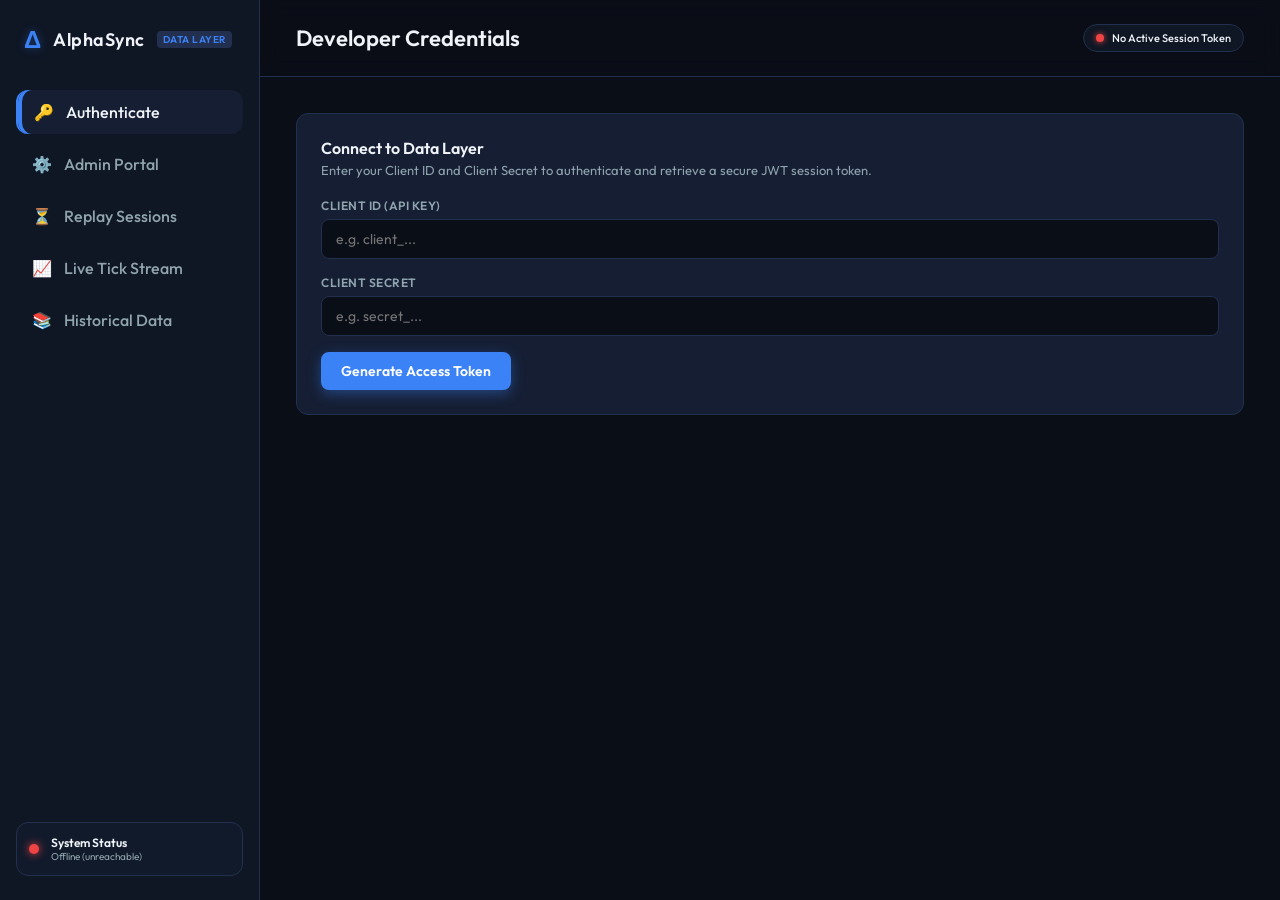
==== frontend/index.html @ 56129105 "first commit" ====
<!DOCTYPE html>
<html lang="en">
<head>
    <meta charset="UTF-8">
    <meta name="viewport" content="width=device-width, initial-scale=1.0">
    <title>AlphaSync Developer Portal</title>
    <link rel="preconnect" href="https://fonts.googleapis.com">
    <link rel="preconnect" href="https://fonts.gstatic.com" crossorigin>
    <link href="https://fonts.googleapis.com/css2?family=Outfit:wght@300;400;500;600;700&display=swap" rel="stylesheet">
    <link rel="stylesheet" href="style.css">
</head>
<body>
    <div class="app-container">
        <!-- Sidebar Navigation -->
        <aside class="sidebar">
            <div class="brand">
                <span class="brand-logo">Δ</span>
                <h2 class="brand-name">AlphaSync</h2>
                <span class="badge">Data Layer</span>
            </div>
            
            <nav class="nav-menu">
                <a href="#auth" class="nav-item active" id="nav-auth">
                    <span class="icon">🔑</span> Authenticate
                </a>
                <a href="#admin" class="nav-item" id="nav-admin">
                    <span class="icon">⚙️</span> Admin Portal
                </a>
                <a href="#sessions" class="nav-item" id="nav-sessions">
                    <span class="icon">⏳</span> Replay Sessions
                </a>
                <a href="#live-feed" class="nav-item" id="nav-feed">
                    <span class="icon">📈</span> Live Tick Stream
                </a>
                <a href="#history" class="nav-item" id="nav-history">
                    <span class="icon">📚</span> Historical Data
                </a>
            </nav>
            
            <div class="system-status">
                <div class="status-indicator online"></div>
                <div class="status-text">
                    <p class="status-title">System Status</p>
                    <p class="status-desc" id="api-health">Checking server...</p>
                </div>
            </div>
        </aside>

        <!-- Main Content Area -->
        <main class="main-content">
            <header class="top-header">
                <h1 id="page-title">Developer Credentials</h1>
                <div class="auth-badge" id="token-status">
                    <span class="indicator red"></span>
                    <span class="text">No Active Session Token</span>
                </div>
            </header>

            <div class="content-wrapper">
                <!-- Section 1: Authentication -->
                <section id="section-auth" class="tab-content active">
                    <div class="card">
                        <div class="card-header">
                            <h3>Connect to Data Layer</h3>
                            <p>Enter your Client ID and Client Secret to authenticate and retrieve a secure JWT session token.</p>
                        </div>
                        <div class="card-body">
                            <form id="auth-form">
                                <div class="form-group">
                                    <label for="client-id">Client ID (API Key)</label>
                                    <input type="text" id="client-id" placeholder="e.g. client_..." required>
                                </div>
                                <div class="form-group">
                                    <label for="client-secret">Client Secret</label>
                                    <input type="password" id="client-secret" placeholder="e.g. secret_..." required>
                                </div>
                                <button type="submit" class="btn primary-btn">Generate Access Token</button>
                            </form>
                        </div>
                    </div>

                    <div class="card token-card hidden" id="jwt-display-card">
                        <div class="card-header">
                            <h3>Active JWT Access Token</h3>
                            <span class="token-expiry" id="token-expires-in">Expires in: 3600s</span>
                        </div>
                        <div class="card-body">
                            <div class="code-block-container">
                                <pre><code id="jwt-token-string"></code></pre>
                                <button class="btn secondary-btn copy-btn" id="copy-jwt-btn">Copy Token</button>
                            </div>
                        </div>
                    </div>
                </section>

                <!-- Section 1B: Admin Portal Credentials Generator -->
                <section id="section-admin" class="tab-content">
                    <div class="grid-2col">
                        <div class="card">
                            <div class="card-header">
                                <h3>Generate Client Credentials</h3>
                                <p>Generate a new API Client ID and Secret key pair. Secret hashes will be stored securely in the database.</p>
                            </div>
                            <div class="card-body">
                                <form id="admin-key-form">
                                    <div class="form-group">
                                        <label for="admin-owner">Client/Owner Name</label>
                                        <input type="text" id="admin-owner" placeholder="e.g. trading-bot-1" required>
                                    </div>
                                    <div class="form-group">
                                        <label>Scopes</label>
                                        <div class="checkbox-group">
                                            <label class="checkbox-label"><input type="checkbox" name="admin-scopes" value="nse:eq" checked> NSE Cash Equities (nse:eq)</label>
                                            <label class="checkbox-label"><input type="checkbox" name="admin-scopes" value="bse:eq" checked> BSE Cash Equities (bse:eq)</label>
                                            <label class="checkbox-label"><input type="checkbox" name="admin-scopes" value="nse:fut" checked> NSE Futures (nse:fut)</label>
                                            <label class="checkbox-label"><input type="checkbox" name="admin-scopes" value="nse:opt" checked> NSE Options (nse:opt)</label>
                                            <label class="checkbox-label"><input type="checkbox" name="admin-scopes" value="mcx:fut" checked> MCX Commodities (mcx:fut)</label>
                                            <label class="checkbox-label"><input type="checkbox" name="admin-scopes" value="admin"> Admin Operations (admin)</label>
                                        </div>
                                    </div>
                                    <div class="form-group">
                                        <label for="admin-rate-limit">Rate Limit (requests/min)</label>
                                        <input type="number" id="admin-rate-limit" value="60" min="1" max="1000" required>
                                    </div>
                                    <button type="submit" class="btn primary-btn">Create API Keys</button>
                                </form>
                            </div>
                        </div>

                        <div class="card token-card hidden" id="generated-keys-card">
                            <div class="card-header">
                                <h3>Generated Client API Credentials</h3>
                                <p class="text-warning" style="margin-top: 4px; font-weight: 500;">⚠️ COPY THE SECRET KEY NOW. It will NEVER be shown again.</p>
                            </div>
                            <div class="card-body">
                                <div class="credentials-display">
                                    <div class="form-group">
                                        <label>Client ID (API Key)</label>
                                        <div class="copyable-field">
                                            <input type="text" id="generated-client-id" readonly style="width: 100%;">
                                            <button class="btn btn-sm secondary-btn" id="btn-copy-gen-id" style="margin-top: 4px;">Copy</button>
                                        </div>
                                    </div>
                                    <div class="form-group" style="margin-top: 16px;">
                                        <label>Client Secret</label>
                                        <div class="copyable-field">
                                            <input type="text" id="generated-client-secret" readonly style="width: 100%;">
                                            <button class="btn btn-sm secondary-btn" id="btn-copy-gen-secret" style="margin-top: 4px;">Copy</button>
                                        </div>
                                    </div>
                                </div>
                            </div>
                        </div>
                    </div>
                </section>

                <!-- Section 2: Replay Sessions -->
                <section id="section-sessions" class="tab-content">
                    <div class="grid-2col">
                        <div class="card">
                            <div class="card-header">
                                <h3>Create Replay Session</h3>
                                <p>Initiate a virtual market replay session on a historical date. All data is subject to the rolling compliance gate.</p>
                            </div>
                            <div class="card-body">
                                <form id="session-form">
                                    <div class="form-group">
                                        <label for="session-date">Replay Date</label>
                                        <input type="date" id="session-date" required>
                                        <small class="helper-text text-warning">Compliance: Date must be at least 3 days ago.</small>
                                    </div>
                                    <div class="form-group">
                                        <label for="session-speed">Replay Speed Multiplier</label>
                                        <select id="session-speed">
                                            <option value="1">1x (Real-time speed)</option>
                                            <option value="2">2x speed</option>
                                            <option value="5">5x speed</option>
                                            <option value="10">10x speed</option>
                                            <option value="30">30x speed</option>
                                            <option value="60">60x (1 minute per second)</option>
                                        </select>
                                    </div>
                                    <button type="submit" class="btn primary-btn">Launch Replay Session</button>
                                </form>
                            </div>
                        </div>

                        <div class="card">
                            <div class="card-header">
                                <h3>Active Session State</h3>
                                <p>Monitor and control the clock of your currently selected virtual replay session.</p>
                            </div>
                            <div class="card-body" id="session-state-container">
                                <div class="empty-state">
                                    <p>No session launched yet. Use the form to start a replay session.</p>
                                </div>
                            </div>
                        </div>
                    </div>
                </section>

                <!-- Section 3: Live Tick Stream & Chart -->
                <section id="section-live-feed" class="tab-content">
                    <div class="live-stream-grid">
                        <div class="chart-column">
                            <div class="card chart-card">
                                <div class="chart-header">
                                    <div class="instrument-info">
                                        <h3 id="chart-symbol">Select an Instrument</h3>
                                        <span class="badge" id="chart-exchange">NONE</span>
                                        <span class="virtual-clock" id="chart-clock">09:15:00</span>
                                    </div>
                                    <div class="session-actions">
                                        <button class="btn btn-sm" id="btn-chart-play" disabled>Play</button>
                                        <button class="btn btn-sm" id="btn-chart-pause" disabled>Pause</button>
                                    </div>
                                </div>
                                <div class="card-body chart-body split-chart-layout">
                                    <div class="tickers-sidebar" id="active-tickers-sidebar">
                                        <p class="sidebar-title">Session Instruments</p>
                                        <div class="tickers-list" id="tickers-list-container">
                                            <div class="ticker-item empty">No active subscriptions</div>
                                        </div>
                                    </div>
                                    <div class="chart-container">
                                        <canvas id="tick-chart" width="580" height="350"></canvas>
                                    </div>
                                </div>
                            </div>
                            
                            <div class="card">
                                <div class="card-header">
                                    <h3>Instrument Subscription</h3>
                                </div>
                                <div class="card-body">
                                    <form id="subscribe-form" class="inline-form">
                                        <div class="form-group flex-grow">
                                            <label for="sub-symbol">Symbol Specification</label>
                                            <input type="text" id="sub-symbol" placeholder="e.g. NSE:EQ:RELIANCE or MCX:FUT:GOLD" required>
                                        </div>
                                        <button type="submit" class="btn primary-btn" id="btn-subscribe" disabled>Subscribe</button>
                                    </form>
                                    
                                    <div class="quick-bulk-actions">
                                        <button class="btn btn-sm secondary-btn bulk-btn" id="btn-sub-all-nse" disabled>Subscribe All NSE (EQ)</button>
                                        <button class="btn btn-sm secondary-btn bulk-btn" id="btn-sub-all-mcx" disabled>Subscribe All MCX (FUT)</button>
                                        <button class="btn btn-sm secondary-btn bulk-btn" id="btn-sub-all-global" disabled>Subscribe All Assets</button>
                                    </div>
                                    
                                    <div class="subscriptions-list-container" style="margin-top: 24px;">
                                        <p class="section-subtitle">Active Subscriptions in Session</p>
                                        <div id="active-subscriptions-chips">
                                            <span class="chip-empty">No active subscriptions</span>
                                        </div>
                                    </div>
                                </div>
                            </div>
                        </div>

                        <div class="log-column">
                            <div class="card log-card">
                                <div class="card-header">
                                    <h3>Raw Tick Stream Log</h3>
                                    <button class="btn btn-sm secondary-btn" id="btn-clear-logs">Clear</button>
                                </div>
                                <div class="card-body log-body" id="tick-log-terminal">
                                    <div class="log-entry system-log">Waiting for WebSocket connection...</div>
                                </div>
                            </div>
                        </div>
                    </div>
                </section>

                <!-- Section 4: Historical Data Range queries -->
                <section id="section-history" class="tab-content">
                    <div class="grid-2col">
                        <div class="card">
                            <div class="card-header">
                                <h3>Query Historical Data</h3>
                                <p>Perform standard REST-based range queries to fetch gated daily EOD data points.</p>
                            </div>
                            <div class="card-body">
                                <form id="history-form">
                                    <div class="form-group">
                                        <label for="hist-symbol">Symbol Spec</label>
                                        <input type="text" id="hist-symbol" placeholder="e.g. RELIANCE" required>
                                    </div>
                                    <div class="form-group">
                                        <label for="hist-exchange">Exchange</label>
                                        <select id="hist-exchange">
                                            <option value="NSE">NSE (National Stock Exchange)</option>
                                            <option value="BSE">BSE (Bombay Stock Exchange)</option>
                                            <option value="MCX">MCX (Multi Commodity Exchange)</option>
                                        </select>
                                    </div>
                                    <div class="form-group">
                                        <label for="hist-segment">Segment</label>
                                        <select id="hist-segment">
                                            <option value="EQ">EQ (Cash Equities)</option>
                                            <option value="FUT">FUT (Futures Contracts)</option>
                                            <option value="OPT">OPT (Option Contracts)</option>
                                        </select>
                                    </div>
                                    <div class="grid-2col-nested">
                                        <div class="form-group">
                                            <label for="hist-start">Start Date</label>
                                            <input type="date" id="hist-start" required>
                                        </div>
                                        <div class="form-group">
                                            <label for="hist-end">End Date</label>
                                            <input type="date" id="hist-end" required>
                                        </div>
                                    </div>
                                    <button type="submit" class="btn primary-btn">Execute Range Query</button>
                                </form>
                            </div>
                        </div>

                        <div class="card">
                            <div class="card-header">
                                <h3>Query Output</h3>
                                <span class="badge" id="history-query-status">IDLE</span>
                            </div>
                            <div class="card-body output-body">
                                <pre><code id="history-json-output">{ "message": "Execute a query to retrieve historical EOD price ranges." }</code></pre>
                            </div>
                        </div>
                    </div>
                </section>
            </div>
        </main>
    </div>
    
    <script src="app.js"></script>
</body>
</html>
---- frontend/style.css ----
/* Global Variables & Design Tokens */
:root {
    --bg-dark: #0a0e17;
    --bg-sidebar: #0f1624;
    --bg-card: #151e33;
    --bg-card-hover: #1c2742;
    --border-color: #232f4e;
    --text-primary: #f0f4f9;
    --text-secondary: #90a4ae;
    --primary-color: #3b82f6;
    --primary-glow: rgba(59, 130, 246, 0.4);
    --secondary-color: #6366f1;
    --accent-success: #10b981;
    --accent-warning: #f59e0b;
    --accent-danger: #ef4444;
    --sidebar-width: 260px;
    --border-radius: 12px;
    --font-sans: 'Outfit', -apple-system, BlinkMacSystemFont, "Segoe UI", Roboto, sans-serif;
}

/* Reset and Core Styles */
* {
    box-sizing: border-box;
    margin: 0;
    padding: 0;
}

body {
    background-color: var(--bg-dark);
    color: var(--text-primary);
    font-family: var(--font-sans);
    min-height: 100vh;
    overflow-x: hidden;
}

/* Layout Structure */
.app-container {
    display: flex;
    min-height: 100vh;
}

/* Sidebar Navigation */
.sidebar {
    width: var(--sidebar-width);
    background-color: var(--bg-sidebar);
    border-right: 1px solid var(--border-color);
    display: flex;
    flex-direction: column;
    padding: 24px 16px;
    flex-shrink: 0;
}

.brand {
    display: flex;
    align-items: center;
    gap: 12px;
    margin-bottom: 36px;
    padding-left: 8px;
}

.brand-logo {
    font-size: 24px;
    font-weight: 700;
    color: var(--primary-color);
    text-shadow: 0 0 10px var(--primary-glow);
}

.brand-name {
    font-size: 18px;
    font-weight: 600;
    letter-spacing: 0.5px;
}

.badge {
    font-size: 10px;
    font-weight: 600;
    text-transform: uppercase;
    background-color: var(--border-color);
    color: var(--primary-color);
    padding: 2px 6px;
    border-radius: 4px;
    letter-spacing: 0.5px;
}

.nav-menu {
    display: flex;
    flex-direction: column;
    gap: 8px;
    flex-grow: 1;
}

.nav-item {
    display: flex;
    align-items: center;
    gap: 12px;
    color: var(--text-secondary);
    text-decoration: none;
    padding: 12px 16px;
    border-radius: var(--border-radius);
    font-weight: 500;
    transition: all 0.25s ease;
}

.nav-item:hover, .nav-item.active {
    color: var(--text-primary);
    background-color: var(--bg-card);
}

.nav-item.active {
    box-shadow: inset 4px 0 0 var(--primary-color);
    border-left: 2px solid var(--primary-color);
}

.system-status {
    display: flex;
    align-items: center;
    gap: 12px;
    background-color: rgba(21, 30, 51, 0.5);
    border: 1px solid var(--border-color);
    padding: 12px;
    border-radius: var(--border-radius);
    margin-top: auto;
}

.status-indicator {
    width: 10px;
    height: 10px;
    border-radius: 50%;
}

.status-indicator.online {
    background-color: var(--accent-success);
    box-shadow: 0 0 8px var(--accent-success);
}

.status-indicator.offline {
    background-color: var(--accent-danger);
    box-shadow: 0 0 8px var(--accent-danger);
}

.status-title {
    font-size: 12px;
    font-weight: 600;
}

.status-desc {
    font-size: 10px;
    color: var(--text-secondary);
}

/* Main Content Styles */
.main-content {
    flex-grow: 1;
    display: flex;
    flex-direction: column;
    height: 100vh;
    overflow-y: auto;
}

.top-header {
    display: flex;
    justify-content: space-between;
    align-items: center;
    padding: 24px 36px;
    border-bottom: 1px solid var(--border-color);
    background-color: rgba(10, 14, 23, 0.7);
    backdrop-filter: blur(10px);
    position: sticky;
    top: 0;
    z-index: 10;
}

.top-header h1 {
    font-size: 22px;
    font-weight: 600;
}

.auth-badge {
    display: flex;
    align-items: center;
    gap: 8px;
    background-color: var(--bg-sidebar);
    border: 1px solid var(--border-color);
    padding: 6px 12px;
    border-radius: 20px;
    font-size: 11px;
    font-weight: 500;
}

.auth-badge .indicator {
    width: 8px;
    height: 8px;
    border-radius: 50%;
}

.auth-badge .indicator.red { background-color: var(--accent-danger); box-shadow: 0 0 6px var(--accent-danger); }
.auth-badge .indicator.green { background-color: var(--accent-success); box-shadow: 0 0 6px var(--accent-success); }

.content-wrapper {
    padding: 36px;
    flex-grow: 1;
}

/* Tab Contents */
.tab-content {
    display: none;
    animation: fadeIn 0.4s ease;
}

.tab-content.active {
    display: block;
}

@keyframes fadeIn {
    from { opacity: 0; transform: translateY(8px); }
    to { opacity: 1; transform: translateY(0); }
}

/* Cards & Grid Containers */
.card {
    background-color: var(--bg-card);
    border: 1px solid var(--border-color);
    border-radius: var(--border-radius);
    padding: 24px;
    margin-bottom: 24px;
    transition: box-shadow 0.3s ease;
}

.card:hover {
    box-shadow: 0 8px 30px rgba(0, 0, 0, 0.3);
}

.card-header {
    margin-bottom: 20px;
}

.card-header h3 {
    font-size: 16px;
    font-weight: 600;
    margin-bottom: 4px;
}

.card-header p {
    font-size: 13px;
    color: var(--text-secondary);
}

.grid-2col {
    display: grid;
    grid-template-columns: 1fr 1fr;
    gap: 24px;
    margin-bottom: 24px;
}

.grid-2col-nested {
    display: grid;
    grid-template-columns: 1fr 1fr;
    gap: 16px;
}

/* Forms and Inputs */
.form-group {
    display: flex;
    flex-direction: column;
    gap: 6px;
    margin-bottom: 16px;
}

.form-group label {
    font-size: 12px;
    font-weight: 600;
    color: var(--text-secondary);
    text-transform: uppercase;
    letter-spacing: 0.5px;
}

input, select, button {
    font-family: inherit;
    font-size: 14px;
}

input, select {
    background-color: var(--bg-dark);
    border: 1px solid var(--border-color);
    color: var(--text-primary);
    padding: 10px 14px;
    border-radius: 8px;
    outline: none;
    transition: border-color 0.25s ease;
}

input:focus, select:focus {
    border-color: var(--primary-color);
}

.inline-form {
    display: flex;
    align-items: flex-end;
    gap: 16px;
    margin-bottom: 20px;
}

.flex-grow {
    flex-grow: 1;
}

.helper-text {
    font-size: 11px;
}

.text-warning { color: var(--accent-warning); }

/* Buttons */
.btn {
    padding: 10px 20px;
    border-radius: 8px;
    font-weight: 600;
    cursor: pointer;
    border: none;
    transition: all 0.25s ease;
}

.primary-btn {
    background-color: var(--primary-color);
    color: #fff;
    box-shadow: 0 4px 14px var(--primary-glow);
}

.primary-btn:hover:not(:disabled) {
    background-color: #2563eb;
    transform: translateY(-1px);
    box-shadow: 0 6px 20px var(--primary-glow);
}

.primary-btn:disabled, .btn:disabled {
    background-color: #2a354f;
    color: var(--text-secondary);
    cursor: not-allowed;
    box-shadow: none;
    transform: none;
}

.secondary-btn {
    background-color: var(--border-color);
    color: var(--text-primary);
}

.secondary-btn:hover {
    background-color: #2d3d63;
}

.btn-sm {
    padding: 6px 12px;
    font-size: 12px;
}

/* Specific Section Layouts */
.token-card pre {
    background-color: var(--bg-dark);
    padding: 16px;
    border-radius: 8px;
    overflow-x: auto;
    font-size: 12px;
    color: var(--accent-success);
    border: 1px solid var(--border-color);
}

.code-block-container {
    position: relative;
}

.copy-btn {
    position: absolute;
    right: 12px;
    top: 12px;
}

.token-expiry {
    font-size: 11px;
    color: var(--accent-warning);
    background-color: rgba(245, 158, 11, 0.15);
    padding: 4px 8px;
    border-radius: 4px;
    float: right;
    margin-top: -24px;
}

.hidden {
    display: none !important;
}

/* Session State View */
.session-info-panel {
    display: flex;
    flex-direction: column;
    gap: 12px;
}

.info-row {
    display: flex;
    justify-content: space-between;
    padding-bottom: 8px;
    border-bottom: 1px solid rgba(35, 47, 78, 0.4);
}

.info-label {
    font-size: 13px;
    color: var(--text-secondary);
}

.info-value {
    font-size: 13px;
    font-weight: 500;
}

.info-value.green { color: var(--accent-success); }
.info-value.yellow { color: var(--accent-warning); }

.session-controls {
    margin-top: 16px;
    display: flex;
    gap: 12px;
}

/* Live Stream Dashboard Grid */
.live-stream-grid {
    display: grid;
    grid-template-columns: 3fr 2fr;
    gap: 24px;
}

.chart-card {
    margin-bottom: 24px;
}

.chart-header {
    display: flex;
    justify-content: space-between;
    align-items: center;
    border-bottom: 1px solid var(--border-color);
    padding-bottom: 16px;
    margin-bottom: 16px;
}

.instrument-info {
    display: flex;
    align-items: center;
    gap: 12px;
}

.virtual-clock {
    font-family: monospace;
    font-size: 16px;
    color: var(--accent-success);
    background-color: rgba(16, 185, 129, 0.1);
    padding: 4px 10px;
    border-radius: 4px;
    letter-spacing: 0.5px;
}

.chart-body {
    display: flex;
    justify-content: center;
    background-color: var(--bg-dark);
    border-radius: var(--border-radius);
    padding: 16px;
    position: relative;
    border: 1px solid var(--border-color);
}

#tick-chart {
    max-width: 100%;
}

/* Terminal/Log Panel */
.log-card {
    display: flex;
    flex-direction: column;
    height: 520px;
}

.log-body {
    flex-grow: 1;
    background-color: #05070c;
    border: 1px solid var(--border-color);
    border-radius: 8px;
    padding: 16px;
    font-family: monospace;
    font-size: 11px;
    line-height: 1.6;
    overflow-y: auto;
    color: #a9b7c6;
}

.log-entry {
    margin-bottom: 8px;
    border-bottom: 1px solid rgba(35, 47, 78, 0.2);
    padding-bottom: 4px;
    word-break: break-all;
}

.log-entry .timestamp {
    color: var(--primary-color);
    margin-right: 8px;
}

.log-entry.system-log { color: var(--text-secondary); }
.log-entry.incoming-tick { color: var(--accent-success); }
.log-entry.error-log { color: var(--accent-danger); }

/* Subscription Chips */
.subscriptions-list-container {
    margin-top: 16px;
}

.section-subtitle {
    font-size: 11px;
    font-weight: 600;
    color: var(--text-secondary);
    text-transform: uppercase;
    margin-bottom: 8px;
    letter-spacing: 0.5px;
}

#active-subscriptions-chips {
    display: flex;
    flex-wrap: wrap;
    gap: 8px;
}

.chip {
    display: inline-flex;
    align-items: center;
    gap: 8px;
    background-color: var(--bg-dark);
    border: 1px solid var(--border-color);
    padding: 4px 10px;
    border-radius: 16px;
    font-size: 11px;
    font-weight: 500;
}

.chip-remove {
    cursor: pointer;
    color: var(--accent-danger);
    font-weight: bold;
}

.chip-empty {
    font-size: 12px;
    color: var(--text-secondary);
    font-style: italic;
}

/* History Range Outputs */
.output-body {
    background-color: var(--bg-dark);
    border: 1px solid var(--border-color);
    border-radius: 8px;
    padding: 16px;
    overflow: auto;
    height: 380px;
}

.output-body pre {
    margin: 0;
}

.output-body code {
    font-family: monospace;
    font-size: 12px;
    color: var(--text-primary);
}

/* Upgraded Split Chart & Tickers Sidebar layout */
.split-chart-layout {
    display: flex;
    gap: 16px;
    padding: 12px;
    align-items: stretch;
    background-color: var(--bg-dark);
    border-radius: var(--border-radius);
    border: 1px solid var(--border-color);
}

.tickers-sidebar {
    width: 220px;
    flex-shrink: 0;
    border-right: 1px solid var(--border-color);
    padding-right: 12px;
    display: flex;
    flex-direction: column;
    max-height: 350px;
}

.sidebar-title {
    font-size: 11px;
    font-weight: 600;
    color: var(--text-secondary);
    text-transform: uppercase;
    margin-bottom: 8px;
    letter-spacing: 0.5px;
}

.tickers-list {
    flex-grow: 1;
    overflow-y: auto;
    display: flex;
    flex-direction: column;
    gap: 6px;
}

.ticker-item {
    padding: 8px 10px;
    border-radius: 6px;
    background-color: rgba(21, 30, 51, 0.4);
    border: 1px solid transparent;
    cursor: pointer;
    display: flex;
    justify-content: space-between;
    align-items: center;
    transition: all 0.2s ease;
}

.ticker-item:hover {
    background-color: var(--bg-card-hover);
    border-color: var(--border-color);
}

.ticker-item.active {
    background-color: rgba(59, 130, 246, 0.15);
    border-color: var(--primary-color);
}

.ticker-sym {
    font-size: 11px;
    font-weight: 600;
    white-space: nowrap;
    overflow: hidden;
    text-overflow: ellipsis;
    max-width: 120px;
}

.ticker-price {
    font-family: monospace;
    font-size: 11px;
    color: var(--accent-success);
    font-weight: bold;
    transition: color 0.1s ease;
}

.ticker-price.down {
    color: var(--accent-danger);
}

.ticker-item.empty {
    font-style: italic;
    color: var(--text-secondary);
    font-size: 12px;
    justify-content: center;
    cursor: default;
    background: none;
    border: none;
}

.chart-container {
    flex-grow: 1;
    position: relative;
    display: flex;
    justify-content: center;
    align-items: center;
}

/* Bulk / Group Actions */
.quick-bulk-actions {
    display: flex;
    gap: 10px;
    margin-bottom: 16px;
    flex-wrap: wrap;
}

.bulk-btn {
    padding: 6px 12px;
    font-size: 11px;
}

/* Checkboxes & Copyable Fields */
.checkbox-group {
    display: flex;
    flex-direction: column;
    gap: 8px;
    padding: 12px;
    background-color: var(--bg-dark);
    border: 1px solid var(--border-color);
    border-radius: 8px;
    max-height: 180px;
    overflow-y: auto;
}

.checkbox-label {
    font-size: 13px !important;
    color: var(--text-primary) !important;
    text-transform: none !important;
    letter-spacing: 0px !important;
    display: flex;
    align-items: center;
    gap: 8px;
    cursor: pointer;
}

.copyable-field {
    display: flex;
    gap: 12px;
    align-items: center;
}

.copyable-field input {
    flex-grow: 1;
    background-color: var(--bg-dark);
    border: 1px solid var(--border-color);
    color: var(--text-primary);
    padding: 8px 12px;
    border-radius: 6px;
}

/* Ticker Sidebar Badges */
.ticker-sym-info {
    display: flex;
    flex-direction: column;
    gap: 3px;
    align-items: flex-start;
}

.ticker-badge {
    font-size: 8px;
    font-weight: 700;
    text-transform: uppercase;
    padding: 1px 4px;
    border-radius: 3px;
    letter-spacing: 0.5px;
    color: #ffffff;
    background-color: var(--border-color);
    display: inline-block;
}

.ticker-badge.nse-eq { background-color: #2563eb; }
.ticker-badge.bse-eq { background-color: #7c3aed; }
.ticker-badge.nse-fut { background-color: #059669; }
.ticker-badge.nse-opt { background-color: #d97706; }
.ticker-badge.mcx-fut { background-color: #dc2626; }
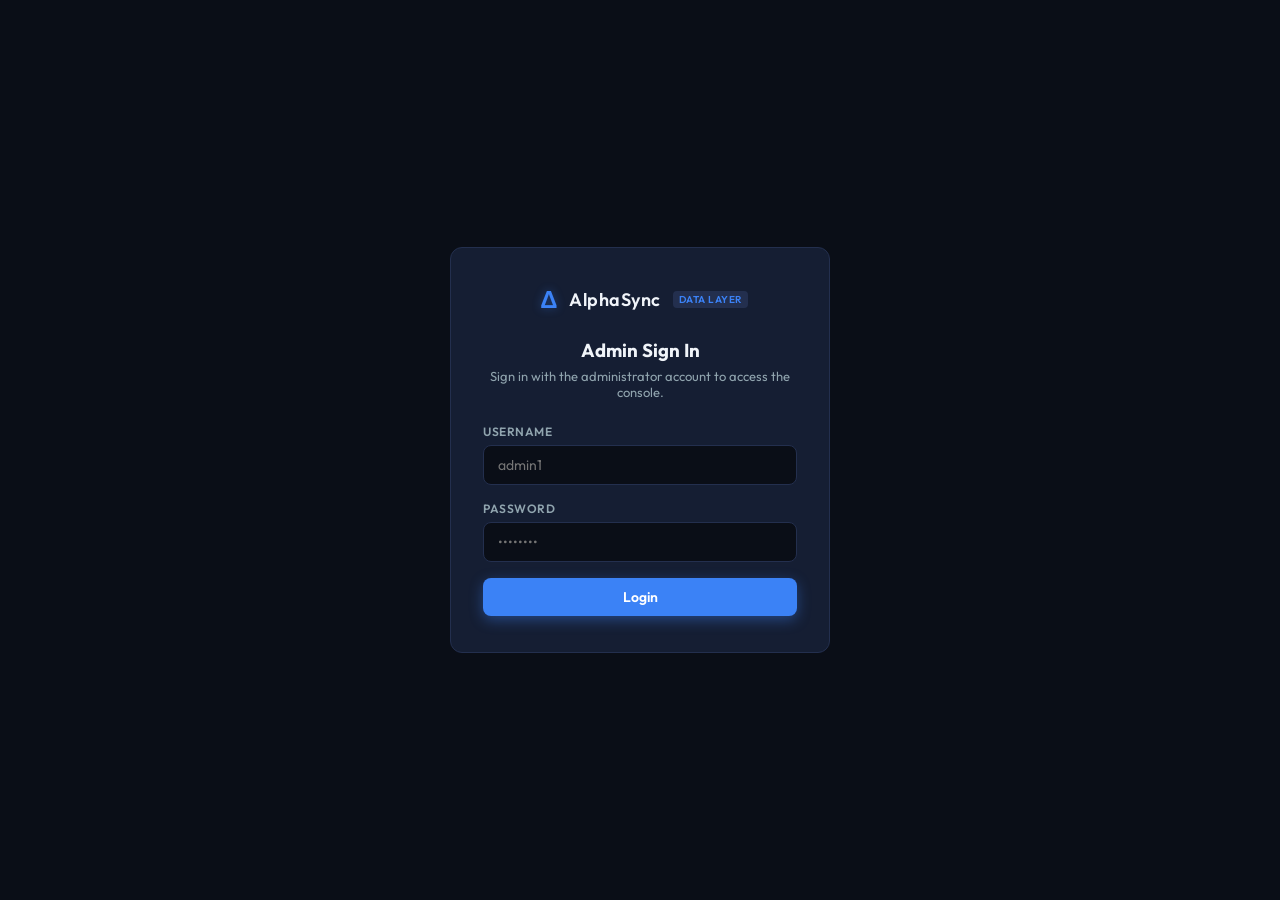
==== commit b76e7476: "Gate entire site behind admin login, not just one tab Previously the whole dashboard (Authenticate, " ====
--- a/frontend/index.html
+++ b/frontend/index.html
@@ -10,7 +10,32 @@
     <link rel="stylesheet" href="style.css">
 </head>
 <body>
-    <div class="app-container">
+    <!-- Full-Screen Admin Login Gate: nothing else renders until this is passed -->
+    <div class="login-gate" id="login-gate">
+        <div class="login-gate-card">
+            <div class="brand" style="margin-bottom: 24px; justify-content: center;">
+                <span class="brand-logo">Δ</span>
+                <h2 class="brand-name">AlphaSync</h2>
+                <span class="badge">Data Layer</span>
+            </div>
+            <h3 style="margin-bottom: 6px;">Admin Sign In</h3>
+            <p style="color: var(--text-secondary); font-size: 13px; margin-bottom: 24px;">Sign in with the administrator account to access the console.</p>
+            <form id="admin-login-form">
+                <div class="form-group">
+                    <label for="admin-username">Username</label>
+                    <input type="text" id="admin-username" placeholder="admin1" required autocomplete="username">
+                </div>
+                <div class="form-group">
+                    <label for="admin-password">Password</label>
+                    <input type="password" id="admin-password" placeholder="••••••••" required autocomplete="current-password">
+                </div>
+                <button type="submit" class="btn primary-btn" style="width: 100%;">Login</button>
+                <p id="admin-login-error" class="text-warning hidden" style="margin-top: 12px; font-size: 12px;"></p>
+            </form>
+        </div>
+    </div>
+
+    <div class="app-container hidden" id="app-container">
         <!-- Sidebar Navigation -->
         <aside class="sidebar">
             <div class="brand">
@@ -18,13 +43,13 @@
                 <h2 class="brand-name">AlphaSync</h2>
                 <span class="badge">Data Layer</span>
             </div>
-            
+
             <nav class="nav-menu">
-                <a href="#auth" class="nav-item active" id="nav-auth">
+                <a href="#admin" class="nav-item active" id="nav-admin">
+                    <span class="icon">⚙️</span> Admin Portal
+                </a>
+                <a href="#auth" class="nav-item" id="nav-auth">
                     <span class="icon">🔑</span> Authenticate
-                </a>
-                <a href="#admin" class="nav-item" id="nav-admin">
-                    <span class="icon">⚙️</span> Admin Portal
                 </a>
                 <a href="#sessions" class="nav-item" id="nav-sessions">
                     <span class="icon">⏳</span> Replay Sessions
@@ -36,7 +61,7 @@
                     <span class="icon">📚</span> Historical Data
                 </a>
             </nav>
-            
+
             <div class="system-status">
                 <div class="status-indicator online"></div>
                 <div class="status-text">
@@ -49,7 +74,7 @@
         <!-- Main Content Area -->
         <main class="main-content">
             <header class="top-header">
-                <h1 id="page-title">Developer Credentials</h1>
+                <h1 id="page-title">Admin Portal</h1>
                 <div class="auth-badge" id="token-status">
                     <span class="indicator red"></span>
                     <span class="text">No Active Session Token</span>
@@ -57,12 +82,12 @@
             </header>
 
             <div class="content-wrapper">
-                <!-- Section 1: Authentication -->
-                <section id="section-auth" class="tab-content active">
+                <!-- Section 1: Authentication (client API key -> JWT, for testing replay sessions) -->
+                <section id="section-auth" class="tab-content">
                     <div class="card">
                         <div class="card-header">
                             <h3>Connect to Data Layer</h3>
-                            <p>Enter your Client ID and Client Secret to authenticate and retrieve a secure JWT session token.</p>
+                            <p>Enter a Client ID and Client Secret to authenticate and retrieve a secure JWT session token.</p>
                         </div>
                         <div class="card-body">
                             <form id="auth-form">
@@ -93,61 +118,110 @@
                     </div>
                 </section>
 
-                <!-- Section 1B: Admin Portal Credentials Generator -->
-                <section id="section-admin" class="tab-content">
-                    <div class="grid-2col">
-                        <div class="card">
+                <!-- Section 1B: Admin Portal (accessible only after the admin login gate is passed) -->
+                <section id="section-admin" class="tab-content active">
+                    <div id="admin-console">
+                        <div class="grid-2col">
+                            <div class="card">
+                                <div class="card-header">
+                                    <h3>Create API Key</h3>
+                                    <p>Create a scoped, symbol-restricted API key with a controllable playback speed cap.</p>
+                                </div>
+                                <div class="card-body">
+                                    <form id="admin-key-form">
+                                        <div class="form-group">
+                                            <label for="admin-owner">Client/Owner Name</label>
+                                            <input type="text" id="admin-owner" placeholder="e.g. trading-bot-1" required>
+                                        </div>
+                                        <div class="form-group">
+                                            <label for="admin-name">Key Label (optional)</label>
+                                            <input type="text" id="admin-name" placeholder="e.g. Prod bot key">
+                                        </div>
+                                        <div class="form-group">
+                                            <label>Segments / Scopes</label>
+                                            <div class="checkbox-group">
+                                                <label class="checkbox-label"><input type="checkbox" name="admin-scopes" value="nse:eq" checked> NSE Cash Equities (nse:eq)</label>
+                                                <label class="checkbox-label"><input type="checkbox" name="admin-scopes" value="bse:eq" checked> BSE Cash Equities (bse:eq)</label>
+                                                <label class="checkbox-label"><input type="checkbox" name="admin-scopes" value="nse:fut" checked> NSE Futures - F&O (nse:fut)</label>
+                                                <label class="checkbox-label"><input type="checkbox" name="admin-scopes" value="nse:opt" checked> NSE Options - F&O (nse:opt)</label>
+                                                <label class="checkbox-label"><input type="checkbox" name="admin-scopes" value="mcx:fut" checked> MCX Commodities (mcx:fut)</label>
+                                                <label class="checkbox-label"><input type="checkbox" name="admin-scopes" value="cds:fut"> Currency Derivatives (cds:fut)</label>
+                                                <label class="checkbox-label"><input type="checkbox" name="admin-scopes" value="admin"> Admin Operations (admin)</label>
+                                            </div>
+                                        </div>
+                                        <div class="form-group">
+                                            <label for="admin-symbols">Allowed Symbols (optional)</label>
+                                            <input type="text" id="admin-symbols" placeholder="e.g. NSE:EQ:RELIANCE, MCX:FUT:GOLD">
+                                            <small class="helper-text">Comma-separated EXCHANGE:SEGMENT:SYMBOL. Leave blank to allow all symbols within the selected segments.</small>
+                                        </div>
+                                        <div class="form-group">
+                                            <label for="admin-max-speed">Max Tick Playback Speed</label>
+                                            <select id="admin-max-speed">
+                                                <option value="1">1x (Real-time only)</option>
+                                                <option value="5">5x</option>
+                                                <option value="10">10x</option>
+                                                <option value="30">30x</option>
+                                                <option value="60" selected>60x (Maximum speed)</option>
+                                            </select>
+                                        </div>
+                                        <div class="form-group">
+                                            <label for="admin-rate-limit">Rate Limit (requests/min)</label>
+                                            <input type="number" id="admin-rate-limit" value="60" min="1" max="1000" required>
+                                        </div>
+                                        <button type="submit" class="btn primary-btn">Create API Key</button>
+                                    </form>
+                                </div>
+                            </div>
+
+                            <div class="card token-card hidden" id="generated-keys-card">
+                                <div class="card-header">
+                                    <h3>Generated Client API Credentials</h3>
+                                    <p class="text-warning" style="margin-top: 4px; font-weight: 500;">⚠️ COPY THE SECRET KEY NOW. It will NEVER be shown again.</p>
+                                </div>
+                                <div class="card-body">
+                                    <div class="credentials-display">
+                                        <div class="form-group">
+                                            <label>Client ID (API Key)</label>
+                                            <div class="copyable-field">
+                                                <input type="text" id="generated-client-id" readonly style="width: 100%;">
+                                                <button class="btn btn-sm secondary-btn" id="btn-copy-gen-id" style="margin-top: 4px;">Copy</button>
+                                            </div>
+                                        </div>
+                                        <div class="form-group" style="margin-top: 16px;">
+                                            <label>Client Secret</label>
+                                            <div class="copyable-field">
+                                                <input type="text" id="generated-client-secret" readonly style="width: 100%;">
+                                                <button class="btn btn-sm secondary-btn" id="btn-copy-gen-secret" style="margin-top: 4px;">Copy</button>
+                                            </div>
+                                        </div>
+                                    </div>
+                                </div>
+                            </div>
+                        </div>
+
+                        <div class="card" style="margin-top: 24px;">
                             <div class="card-header">
-                                <h3>Generate Client Credentials</h3>
-                                <p>Generate a new API Client ID and Secret key pair. Secret hashes will be stored securely in the database.</p>
+                                <h3>Manage API Keys</h3>
+                                <button class="btn btn-sm secondary-btn" id="btn-refresh-keys">Refresh</button>
                             </div>
                             <div class="card-body">
-                                <form id="admin-key-form">
-                                    <div class="form-group">
-                                        <label for="admin-owner">Client/Owner Name</label>
-                                        <input type="text" id="admin-owner" placeholder="e.g. trading-bot-1" required>
-                                    </div>
-                                    <div class="form-group">
-                                        <label>Scopes</label>
-                                        <div class="checkbox-group">
-                                            <label class="checkbox-label"><input type="checkbox" name="admin-scopes" value="nse:eq" checked> NSE Cash Equities (nse:eq)</label>
-                                            <label class="checkbox-label"><input type="checkbox" name="admin-scopes" value="bse:eq" checked> BSE Cash Equities (bse:eq)</label>
-                                            <label class="checkbox-label"><input type="checkbox" name="admin-scopes" value="nse:fut" checked> NSE Futures (nse:fut)</label>
-                                            <label class="checkbox-label"><input type="checkbox" name="admin-scopes" value="nse:opt" checked> NSE Options (nse:opt)</label>
-                                            <label class="checkbox-label"><input type="checkbox" name="admin-scopes" value="mcx:fut" checked> MCX Commodities (mcx:fut)</label>
-                                            <label class="checkbox-label"><input type="checkbox" name="admin-scopes" value="admin"> Admin Operations (admin)</label>
-                                        </div>
-                                    </div>
-                                    <div class="form-group">
-                                        <label for="admin-rate-limit">Rate Limit (requests/min)</label>
-                                        <input type="number" id="admin-rate-limit" value="60" min="1" max="1000" required>
-                                    </div>
-                                    <button type="submit" class="btn primary-btn">Create API Keys</button>
-                                </form>
-                            </div>
-                        </div>
-
-                        <div class="card token-card hidden" id="generated-keys-card">
-                            <div class="card-header">
-                                <h3>Generated Client API Credentials</h3>
-                                <p class="text-warning" style="margin-top: 4px; font-weight: 500;">⚠️ COPY THE SECRET KEY NOW. It will NEVER be shown again.</p>
-                            </div>
-                            <div class="card-body">
-                                <div class="credentials-display">
-                                    <div class="form-group">
-                                        <label>Client ID (API Key)</label>
-                                        <div class="copyable-field">
-                                            <input type="text" id="generated-client-id" readonly style="width: 100%;">
-                                            <button class="btn btn-sm secondary-btn" id="btn-copy-gen-id" style="margin-top: 4px;">Copy</button>
-                                        </div>
-                                    </div>
-                                    <div class="form-group" style="margin-top: 16px;">
-                                        <label>Client Secret</label>
-                                        <div class="copyable-field">
-                                            <input type="text" id="generated-client-secret" readonly style="width: 100%;">
-                                            <button class="btn btn-sm secondary-btn" id="btn-copy-gen-secret" style="margin-top: 4px;">Copy</button>
-                                        </div>
-                                    </div>
+                                <div class="table-scroll">
+                                    <table class="admin-keys-table">
+                                        <thead>
+                                            <tr>
+                                                <th>Client ID</th>
+                                                <th>Owner / Label</th>
+                                                <th>Scopes</th>
+                                                <th>Symbols</th>
+                                                <th>Max Speed</th>
+                                                <th>Status</th>
+                                                <th>Actions</th>
+                                            </tr>
+                                        </thead>
+                                        <tbody id="admin-keys-tbody">
+                                            <tr><td colspan="7" class="empty-state">No API keys yet.</td></tr>
+                                        </tbody>
+                                    </table>
                                 </div>
                             </div>
                         </div>
--- a/frontend/style.css
+++ b/frontend/style.css
@@ -749,4 +749,103 @@
 .ticker-badge.nse-opt { background-color: #d97706; }
 .ticker-badge.mcx-fut { background-color: #dc2626; }
 
-
+/* Admin Keys Management Table */
+.table-scroll {
+    overflow-x: auto;
+}
+
+.admin-keys-table {
+    width: 100%;
+    border-collapse: collapse;
+    font-size: 12px;
+}
+
+.admin-keys-table th {
+    text-align: left;
+    text-transform: uppercase;
+    font-size: 10px;
+    letter-spacing: 0.5px;
+    color: var(--text-secondary);
+    padding: 10px 12px;
+    border-bottom: 1px solid var(--border-color);
+    white-space: nowrap;
+}
+
+.admin-keys-table td {
+    padding: 10px 12px;
+    border-bottom: 1px solid var(--border-color);
+    vertical-align: top;
+}
+
+.admin-keys-table td.empty-state {
+    text-align: center;
+    color: var(--text-secondary);
+    font-style: italic;
+}
+
+.admin-keys-table .mono {
+    font-family: monospace;
+    font-size: 11px;
+}
+
+.admin-keys-table .scope-chip {
+    display: inline-block;
+    background-color: var(--border-color);
+    color: var(--text-primary);
+    font-size: 9px;
+    padding: 2px 6px;
+    border-radius: 4px;
+    margin: 2px 4px 2px 0;
+}
+
+.status-pill {
+    display: inline-block;
+    font-size: 10px;
+    font-weight: 700;
+    text-transform: uppercase;
+    padding: 3px 8px;
+    border-radius: 10px;
+    letter-spacing: 0.5px;
+}
+
+.status-pill.active { background-color: rgba(16, 185, 129, 0.15); color: var(--accent-success); }
+.status-pill.paused { background-color: rgba(245, 158, 11, 0.15); color: var(--accent-warning); }
+.status-pill.disabled { background-color: rgba(239, 68, 68, 0.15); color: var(--accent-danger); }
+.status-pill.deleted { background-color: rgba(144, 164, 174, 0.15); color: var(--text-secondary); }
+
+.key-actions {
+    display: flex;
+    gap: 6px;
+    flex-wrap: wrap;
+}
+
+.key-actions button {
+    padding: 4px 8px;
+    font-size: 10px;
+}
+
+/* Full-Screen Admin Login Gate */
+.login-gate {
+    position: fixed;
+    inset: 0;
+    display: flex;
+    align-items: center;
+    justify-content: center;
+    background-color: var(--bg-dark);
+    z-index: 1000;
+}
+
+.login-gate-card {
+    width: 100%;
+    max-width: 380px;
+    background-color: var(--bg-card);
+    border: 1px solid var(--border-color);
+    border-radius: var(--border-radius);
+    padding: 36px 32px;
+    text-align: center;
+}
+
+.login-gate-card .form-group {
+    text-align: left;
+}
+
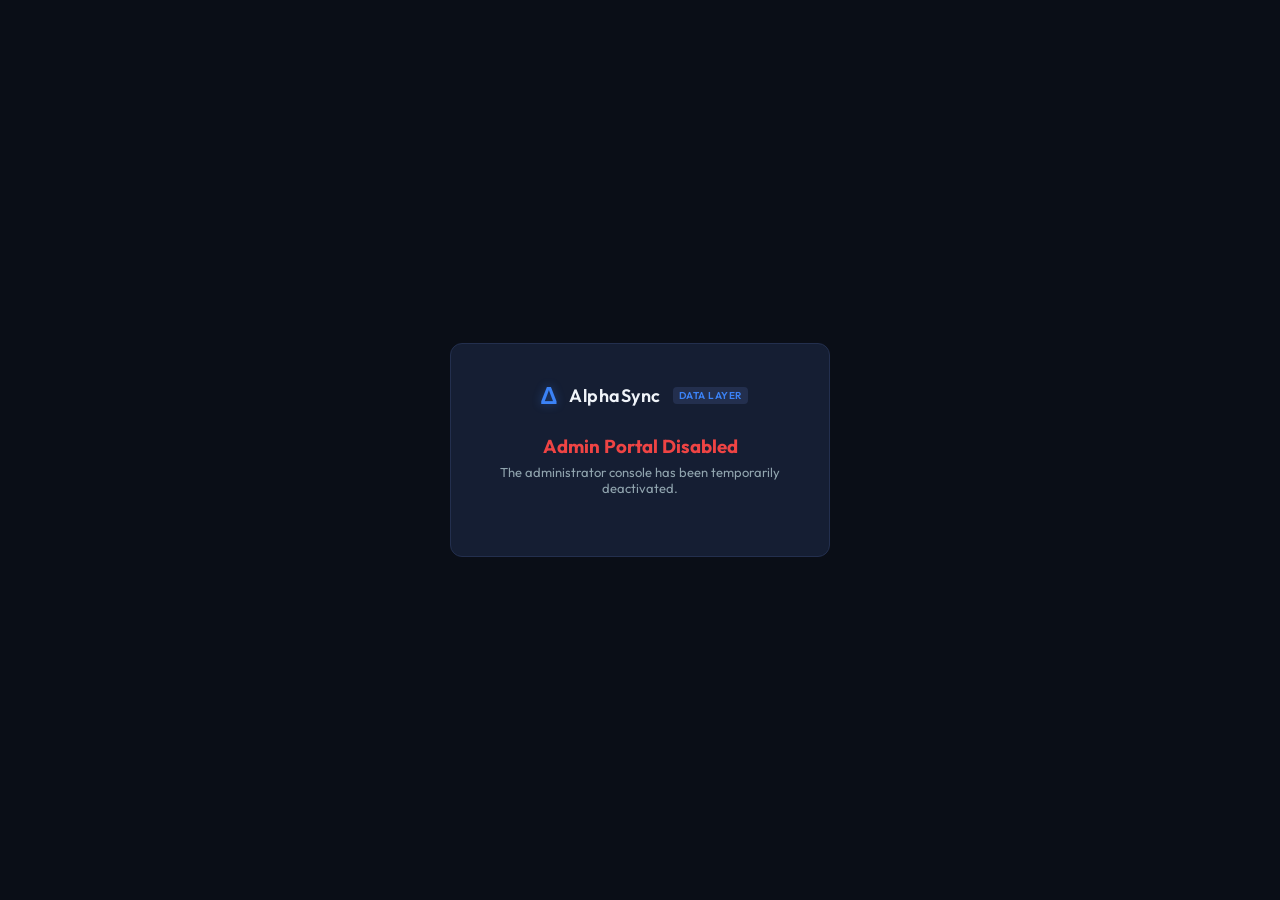
==== commit 113c5a7b: "first commit" ====
--- a/frontend/index.html
+++ b/frontend/index.html
@@ -18,8 +18,9 @@
                 <h2 class="brand-name">AlphaSync</h2>
                 <span class="badge">Data Layer</span>
             </div>
-            <h3 style="margin-bottom: 6px;">Admin Sign In</h3>
-            <p style="color: var(--text-secondary); font-size: 13px; margin-bottom: 24px;">Sign in with the administrator account to access the console.</p>
+            <h3 style="margin-bottom: 6px; color: #ef4444;">Admin Portal Disabled</h3>
+            <p style="color: var(--text-secondary); font-size: 13px; margin-bottom: 24px;">The administrator console has been temporarily deactivated.</p>
+            <!--
             <form id="admin-login-form">
                 <div class="form-group">
                     <label for="admin-username">Username</label>
@@ -32,6 +33,7 @@
                 <button type="submit" class="btn primary-btn" style="width: 100%;">Login</button>
                 <p id="admin-login-error" class="text-warning hidden" style="margin-top: 12px; font-size: 12px;"></p>
             </form>
+            -->
         </div>
     </div>
 
@@ -48,17 +50,8 @@
                 <a href="#admin" class="nav-item active" id="nav-admin">
                     <span class="icon">⚙️</span> Admin Portal
                 </a>
-                <a href="#auth" class="nav-item" id="nav-auth">
-                    <span class="icon">🔑</span> Authenticate
-                </a>
-                <a href="#sessions" class="nav-item" id="nav-sessions">
-                    <span class="icon">⏳</span> Replay Sessions
-                </a>
-                <a href="#live-feed" class="nav-item" id="nav-feed">
-                    <span class="icon">📈</span> Live Tick Stream
-                </a>
-                <a href="#history" class="nav-item" id="nav-history">
-                    <span class="icon">📚</span> Historical Data
+                <a href="sandbox.html" target="_blank" class="nav-item" style="border-top: 1px solid var(--border-color); padding-top: 16px; margin-top: 8px;">
+                    <span class="icon">⚡</span> Sandbox Tester
                 </a>
             </nav>
 
@@ -76,49 +69,13 @@
             <header class="top-header">
                 <h1 id="page-title">Admin Portal</h1>
                 <div class="auth-badge" id="token-status">
-                    <span class="indicator red"></span>
-                    <span class="text">No Active Session Token</span>
+                    <span class="indicator green"></span>
+                    <span class="text">Admin Session Active</span>
                 </div>
             </header>
 
             <div class="content-wrapper">
-                <!-- Section 1: Authentication (client API key -> JWT, for testing replay sessions) -->
-                <section id="section-auth" class="tab-content">
-                    <div class="card">
-                        <div class="card-header">
-                            <h3>Connect to Data Layer</h3>
-                            <p>Enter a Client ID and Client Secret to authenticate and retrieve a secure JWT session token.</p>
-                        </div>
-                        <div class="card-body">
-                            <form id="auth-form">
-                                <div class="form-group">
-                                    <label for="client-id">Client ID (API Key)</label>
-                                    <input type="text" id="client-id" placeholder="e.g. client_..." required>
-                                </div>
-                                <div class="form-group">
-                                    <label for="client-secret">Client Secret</label>
-                                    <input type="password" id="client-secret" placeholder="e.g. secret_..." required>
-                                </div>
-                                <button type="submit" class="btn primary-btn">Generate Access Token</button>
-                            </form>
-                        </div>
-                    </div>
-
-                    <div class="card token-card hidden" id="jwt-display-card">
-                        <div class="card-header">
-                            <h3>Active JWT Access Token</h3>
-                            <span class="token-expiry" id="token-expires-in">Expires in: 3600s</span>
-                        </div>
-                        <div class="card-body">
-                            <div class="code-block-container">
-                                <pre><code id="jwt-token-string"></code></pre>
-                                <button class="btn secondary-btn copy-btn" id="copy-jwt-btn">Copy Token</button>
-                            </div>
-                        </div>
-                    </div>
-                </section>
-
-                <!-- Section 1B: Admin Portal (accessible only after the admin login gate is passed) -->
+                <!-- Admin Portal (accessible only after the admin login gate is passed) -->
                 <section id="section-admin" class="tab-content active">
                     <div id="admin-console">
                         <div class="grid-2col">
@@ -195,6 +152,7 @@
                                             </div>
                                         </div>
                                     </div>
+                                    <button class="btn primary-btn" id="btn-test-sandbox" style="width: 100%; margin-top: 20px; background: linear-gradient(135deg, var(--secondary-color), var(--primary-color)); font-weight: 600;">⚡ Test Key in Sandbox</button>
                                 </div>
                             </div>
                         </div>
@@ -228,183 +186,89 @@
                     </div>
                 </section>
 
-                <!-- Section 2: Replay Sessions -->
-                <section id="section-sessions" class="tab-content">
-                    <div class="grid-2col">
-                        <div class="card">
-                            <div class="card-header">
-                                <h3>Create Replay Session</h3>
-                                <p>Initiate a virtual market replay session on a historical date. All data is subject to the rolling compliance gate.</p>
-                            </div>
-                            <div class="card-body">
-                                <form id="session-form">
-                                    <div class="form-group">
-                                        <label for="session-date">Replay Date</label>
-                                        <input type="date" id="session-date" required>
-                                        <small class="helper-text text-warning">Compliance: Date must be at least 3 days ago.</small>
-                                    </div>
-                                    <div class="form-group">
-                                        <label for="session-speed">Replay Speed Multiplier</label>
-                                        <select id="session-speed">
-                                            <option value="1">1x (Real-time speed)</option>
-                                            <option value="2">2x speed</option>
-                                            <option value="5">5x speed</option>
-                                            <option value="10">10x speed</option>
-                                            <option value="30">30x speed</option>
-                                            <option value="60">60x (1 minute per second)</option>
-                                        </select>
-                                    </div>
-                                    <button type="submit" class="btn primary-btn">Launch Replay Session</button>
-                                </form>
-                            </div>
+            </div>
+        </main>
+    </div>
+
+    <!-- Edit API Key Modal -->
+    <div class="modal-overlay hidden" id="edit-key-modal">
+        <div class="modal-card">
+            <div class="card-header">
+                <h3>Edit API Key</h3>
+                <button class="btn btn-sm secondary-btn" id="btn-close-edit-modal">Close</button>
+            </div>
+            <div class="card-body">
+                <form id="edit-key-form">
+                    <input type="hidden" id="edit-client-id">
+                    <div class="form-group">
+                        <label for="edit-name">Key Label</label>
+                        <input type="text" id="edit-name" placeholder="e.g. Prod bot key">
+                    </div>
+                    <div class="form-group">
+                        <label>Segments / Scopes</label>
+                        <div class="checkbox-group">
+                            <label class="checkbox-label"><input type="checkbox" name="edit-scopes" value="nse:eq"> NSE Cash Equities (nse:eq)</label>
+                            <label class="checkbox-label"><input type="checkbox" name="edit-scopes" value="bse:eq"> BSE Cash Equities (bse:eq)</label>
+                            <label class="checkbox-label"><input type="checkbox" name="edit-scopes" value="nse:fut"> NSE Futures - F&O (nse:fut)</label>
+                            <label class="checkbox-label"><input type="checkbox" name="edit-scopes" value="nse:opt"> NSE Options - F&O (nse:opt)</label>
+                            <label class="checkbox-label"><input type="checkbox" name="edit-scopes" value="mcx:fut"> MCX Commodities (mcx:fut)</label>
+                            <label class="checkbox-label"><input type="checkbox" name="edit-scopes" value="cds:fut"> Currency Derivatives (cds:fut)</label>
+                            <label class="checkbox-label"><input type="checkbox" name="edit-scopes" value="admin"> Admin Operations (admin)</label>
                         </div>
-
-                        <div class="card">
-                            <div class="card-header">
-                                <h3>Active Session State</h3>
-                                <p>Monitor and control the clock of your currently selected virtual replay session.</p>
-                            </div>
-                            <div class="card-body" id="session-state-container">
-                                <div class="empty-state">
-                                    <p>No session launched yet. Use the form to start a replay session.</p>
-                                </div>
-                            </div>
-                        </div>
-                    </div>
-                </section>
-
-                <!-- Section 3: Live Tick Stream & Chart -->
-                <section id="section-live-feed" class="tab-content">
-                    <div class="live-stream-grid">
-                        <div class="chart-column">
-                            <div class="card chart-card">
-                                <div class="chart-header">
-                                    <div class="instrument-info">
-                                        <h3 id="chart-symbol">Select an Instrument</h3>
-                                        <span class="badge" id="chart-exchange">NONE</span>
-                                        <span class="virtual-clock" id="chart-clock">09:15:00</span>
-                                    </div>
-                                    <div class="session-actions">
-                                        <button class="btn btn-sm" id="btn-chart-play" disabled>Play</button>
-                                        <button class="btn btn-sm" id="btn-chart-pause" disabled>Pause</button>
-                                    </div>
-                                </div>
-                                <div class="card-body chart-body split-chart-layout">
-                                    <div class="tickers-sidebar" id="active-tickers-sidebar">
-                                        <p class="sidebar-title">Session Instruments</p>
-                                        <div class="tickers-list" id="tickers-list-container">
-                                            <div class="ticker-item empty">No active subscriptions</div>
-                                        </div>
-                                    </div>
-                                    <div class="chart-container">
-                                        <canvas id="tick-chart" width="580" height="350"></canvas>
-                                    </div>
-                                </div>
-                            </div>
-                            
-                            <div class="card">
-                                <div class="card-header">
-                                    <h3>Instrument Subscription</h3>
-                                </div>
-                                <div class="card-body">
-                                    <form id="subscribe-form" class="inline-form">
-                                        <div class="form-group flex-grow">
-                                            <label for="sub-symbol">Symbol Specification</label>
-                                            <input type="text" id="sub-symbol" placeholder="e.g. NSE:EQ:RELIANCE or MCX:FUT:GOLD" required>
-                                        </div>
-                                        <button type="submit" class="btn primary-btn" id="btn-subscribe" disabled>Subscribe</button>
-                                    </form>
-                                    
-                                    <div class="quick-bulk-actions">
-                                        <button class="btn btn-sm secondary-btn bulk-btn" id="btn-sub-all-nse" disabled>Subscribe All NSE (EQ)</button>
-                                        <button class="btn btn-sm secondary-btn bulk-btn" id="btn-sub-all-mcx" disabled>Subscribe All MCX (FUT)</button>
-                                        <button class="btn btn-sm secondary-btn bulk-btn" id="btn-sub-all-global" disabled>Subscribe All Assets</button>
-                                    </div>
-                                    
-                                    <div class="subscriptions-list-container" style="margin-top: 24px;">
-                                        <p class="section-subtitle">Active Subscriptions in Session</p>
-                                        <div id="active-subscriptions-chips">
-                                            <span class="chip-empty">No active subscriptions</span>
-                                        </div>
-                                    </div>
-                                </div>
-                            </div>
-                        </div>
-
-                        <div class="log-column">
-                            <div class="card log-card">
-                                <div class="card-header">
-                                    <h3>Raw Tick Stream Log</h3>
-                                    <button class="btn btn-sm secondary-btn" id="btn-clear-logs">Clear</button>
-                                </div>
-                                <div class="card-body log-body" id="tick-log-terminal">
-                                    <div class="log-entry system-log">Waiting for WebSocket connection...</div>
-                                </div>
-                            </div>
-                        </div>
-                    </div>
-                </section>
-
-                <!-- Section 4: Historical Data Range queries -->
-                <section id="section-history" class="tab-content">
-                    <div class="grid-2col">
-                        <div class="card">
-                            <div class="card-header">
-                                <h3>Query Historical Data</h3>
-                                <p>Perform standard REST-based range queries to fetch gated daily EOD data points.</p>
-                            </div>
-                            <div class="card-body">
-                                <form id="history-form">
-                                    <div class="form-group">
-                                        <label for="hist-symbol">Symbol Spec</label>
-                                        <input type="text" id="hist-symbol" placeholder="e.g. RELIANCE" required>
-                                    </div>
-                                    <div class="form-group">
-                                        <label for="hist-exchange">Exchange</label>
-                                        <select id="hist-exchange">
-                                            <option value="NSE">NSE (National Stock Exchange)</option>
-                                            <option value="BSE">BSE (Bombay Stock Exchange)</option>
-                                            <option value="MCX">MCX (Multi Commodity Exchange)</option>
-                                        </select>
-                                    </div>
-                                    <div class="form-group">
-                                        <label for="hist-segment">Segment</label>
-                                        <select id="hist-segment">
-                                            <option value="EQ">EQ (Cash Equities)</option>
-                                            <option value="FUT">FUT (Futures Contracts)</option>
-                                            <option value="OPT">OPT (Option Contracts)</option>
-                                        </select>
-                                    </div>
-                                    <div class="grid-2col-nested">
-                                        <div class="form-group">
-                                            <label for="hist-start">Start Date</label>
-                                            <input type="date" id="hist-start" required>
-                                        </div>
-                                        <div class="form-group">
-                                            <label for="hist-end">End Date</label>
-                                            <input type="date" id="hist-end" required>
-                                        </div>
-                                    </div>
-                                    <button type="submit" class="btn primary-btn">Execute Range Query</button>
-                                </form>
-                            </div>
-                        </div>
-
-                        <div class="card">
-                            <div class="card-header">
-                                <h3>Query Output</h3>
-                                <span class="badge" id="history-query-status">IDLE</span>
-                            </div>
-                            <div class="card-body output-body">
-                                <pre><code id="history-json-output">{ "message": "Execute a query to retrieve historical EOD price ranges." }</code></pre>
-                            </div>
-                        </div>
-                    </div>
-                </section>
-            </div>
-        </main>
-    </div>
-    
+                    </div>
+                    <div class="form-group">
+                        <label for="edit-symbols">Allowed Symbols (optional)</label>
+                        <input type="text" id="edit-symbols" placeholder="e.g. NSE:EQ:RELIANCE, MCX:FUT:GOLD">
+                        <small class="helper-text">Comma-separated EXCHANGE:SEGMENT:SYMBOL. Leave blank to allow all symbols within the selected segments.</small>
+                    </div>
+                    <div class="form-group">
+                        <label for="edit-max-speed">Max Tick Playback Speed</label>
+                        <select id="edit-max-speed">
+                            <option value="1">1x (Real-time only)</option>
+                            <option value="5">5x</option>
+                            <option value="10">10x</option>
+                            <option value="30">30x</option>
+                            <option value="60">60x (Maximum speed)</option>
+                        </select>
+                    </div>
+                    <div class="form-group">
+                        <label for="edit-rate-limit">Rate Limit (requests/min)</label>
+                        <input type="number" id="edit-rate-limit" min="1" max="1000" required>
+                    </div>
+                    <button type="submit" class="btn primary-btn">Save Changes</button>
+                </form>
+            </div>
+        </div>
+    </div>
+
+    <!-- Regenerated / New Secret Reveal Modal -->
+    <div class="modal-overlay hidden" id="secret-reveal-modal">
+        <div class="modal-card">
+            <div class="card-header">
+                <h3>New Client Secret Generated</h3>
+                <button class="btn btn-sm secondary-btn" id="btn-close-secret-modal">Close</button>
+            </div>
+            <div class="card-body">
+                <p class="text-warning" style="font-weight: 500; margin-bottom: 16px;">⚠️ COPY THIS SECRET NOW. It will NEVER be shown again.</p>
+                <div class="form-group">
+                    <label>Client ID</label>
+                    <div class="copyable-field">
+                        <input type="text" id="reveal-client-id" readonly style="width: 100%;">
+                        <button class="btn btn-sm secondary-btn" id="btn-copy-reveal-id">Copy</button>
+                    </div>
+                </div>
+                <div class="form-group" style="margin-top: 16px;">
+                    <label>Client Secret</label>
+                    <div class="copyable-field">
+                        <input type="text" id="reveal-client-secret" readonly style="width: 100%;">
+                        <button class="btn btn-sm secondary-btn" id="btn-copy-reveal-secret">Copy</button>
+                    </div>
+                </div>
+                <button class="btn primary-btn" id="btn-test-reveal-sandbox" style="width: 100%; margin-top: 20px; background: linear-gradient(135deg, var(--secondary-color), var(--primary-color)); font-weight: 600;">⚡ Test Key in Sandbox</button>
+            </div>
+        </div>
+    </div>
+
     <script src="app.js"></script>
 </body>
 </html>
--- a/frontend/style.css
+++ b/frontend/style.css
@@ -849,3 +849,25 @@
     text-align: left;
 }
 
+/* Generic Modal Overlay */
+.modal-overlay {
+    position: fixed;
+    inset: 0;
+    background-color: rgba(10, 14, 23, 0.75);
+    display: flex;
+    align-items: center;
+    justify-content: center;
+    z-index: 900;
+    padding: 24px;
+}
+
+.modal-card {
+    width: 100%;
+    max-width: 520px;
+    max-height: 90vh;
+    overflow-y: auto;
+    background-color: var(--bg-card);
+    border: 1px solid var(--border-color);
+    border-radius: var(--border-radius);
+}
+
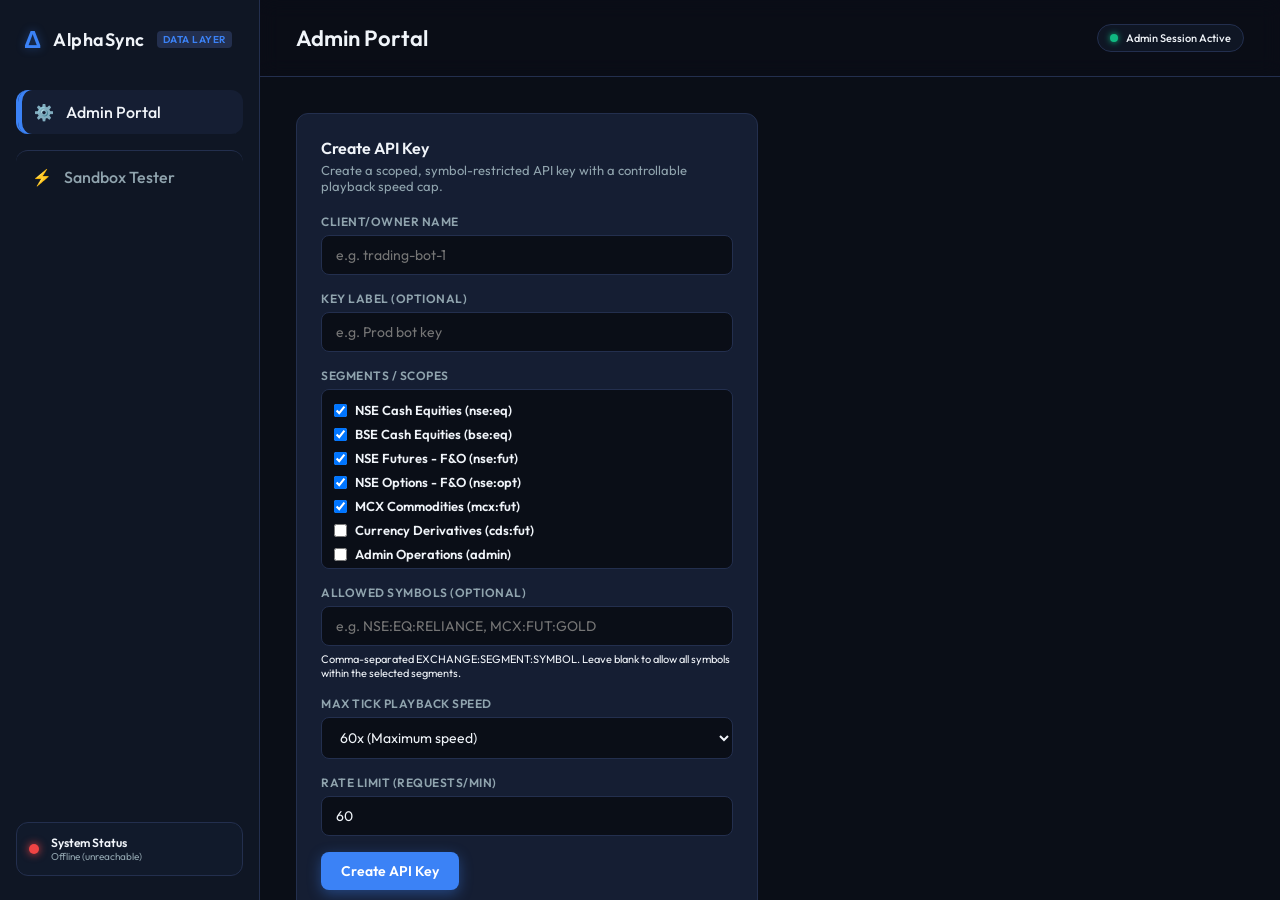
==== commit 2ab7e0d3: "Remove admin login gate from developer portal frontend Console now loads directly on page load witho" ====
--- a/frontend/index.html
+++ b/frontend/index.html
@@ -10,34 +10,7 @@
     <link rel="stylesheet" href="style.css">
 </head>
 <body>
-    <!-- Full-Screen Admin Login Gate: nothing else renders until this is passed -->
-    <div class="login-gate" id="login-gate">
-        <div class="login-gate-card">
-            <div class="brand" style="margin-bottom: 24px; justify-content: center;">
-                <span class="brand-logo">Δ</span>
-                <h2 class="brand-name">AlphaSync</h2>
-                <span class="badge">Data Layer</span>
-            </div>
-            <h3 style="margin-bottom: 6px; color: #ef4444;">Admin Portal Disabled</h3>
-            <p style="color: var(--text-secondary); font-size: 13px; margin-bottom: 24px;">The administrator console has been temporarily deactivated.</p>
-            <!--
-            <form id="admin-login-form">
-                <div class="form-group">
-                    <label for="admin-username">Username</label>
-                    <input type="text" id="admin-username" placeholder="admin1" required autocomplete="username">
-                </div>
-                <div class="form-group">
-                    <label for="admin-password">Password</label>
-                    <input type="password" id="admin-password" placeholder="••••••••" required autocomplete="current-password">
-                </div>
-                <button type="submit" class="btn primary-btn" style="width: 100%;">Login</button>
-                <p id="admin-login-error" class="text-warning hidden" style="margin-top: 12px; font-size: 12px;"></p>
-            </form>
-            -->
-        </div>
-    </div>
-
-    <div class="app-container hidden" id="app-container">
+    <div class="app-container" id="app-container">
         <!-- Sidebar Navigation -->
         <aside class="sidebar">
             <div class="brand">
